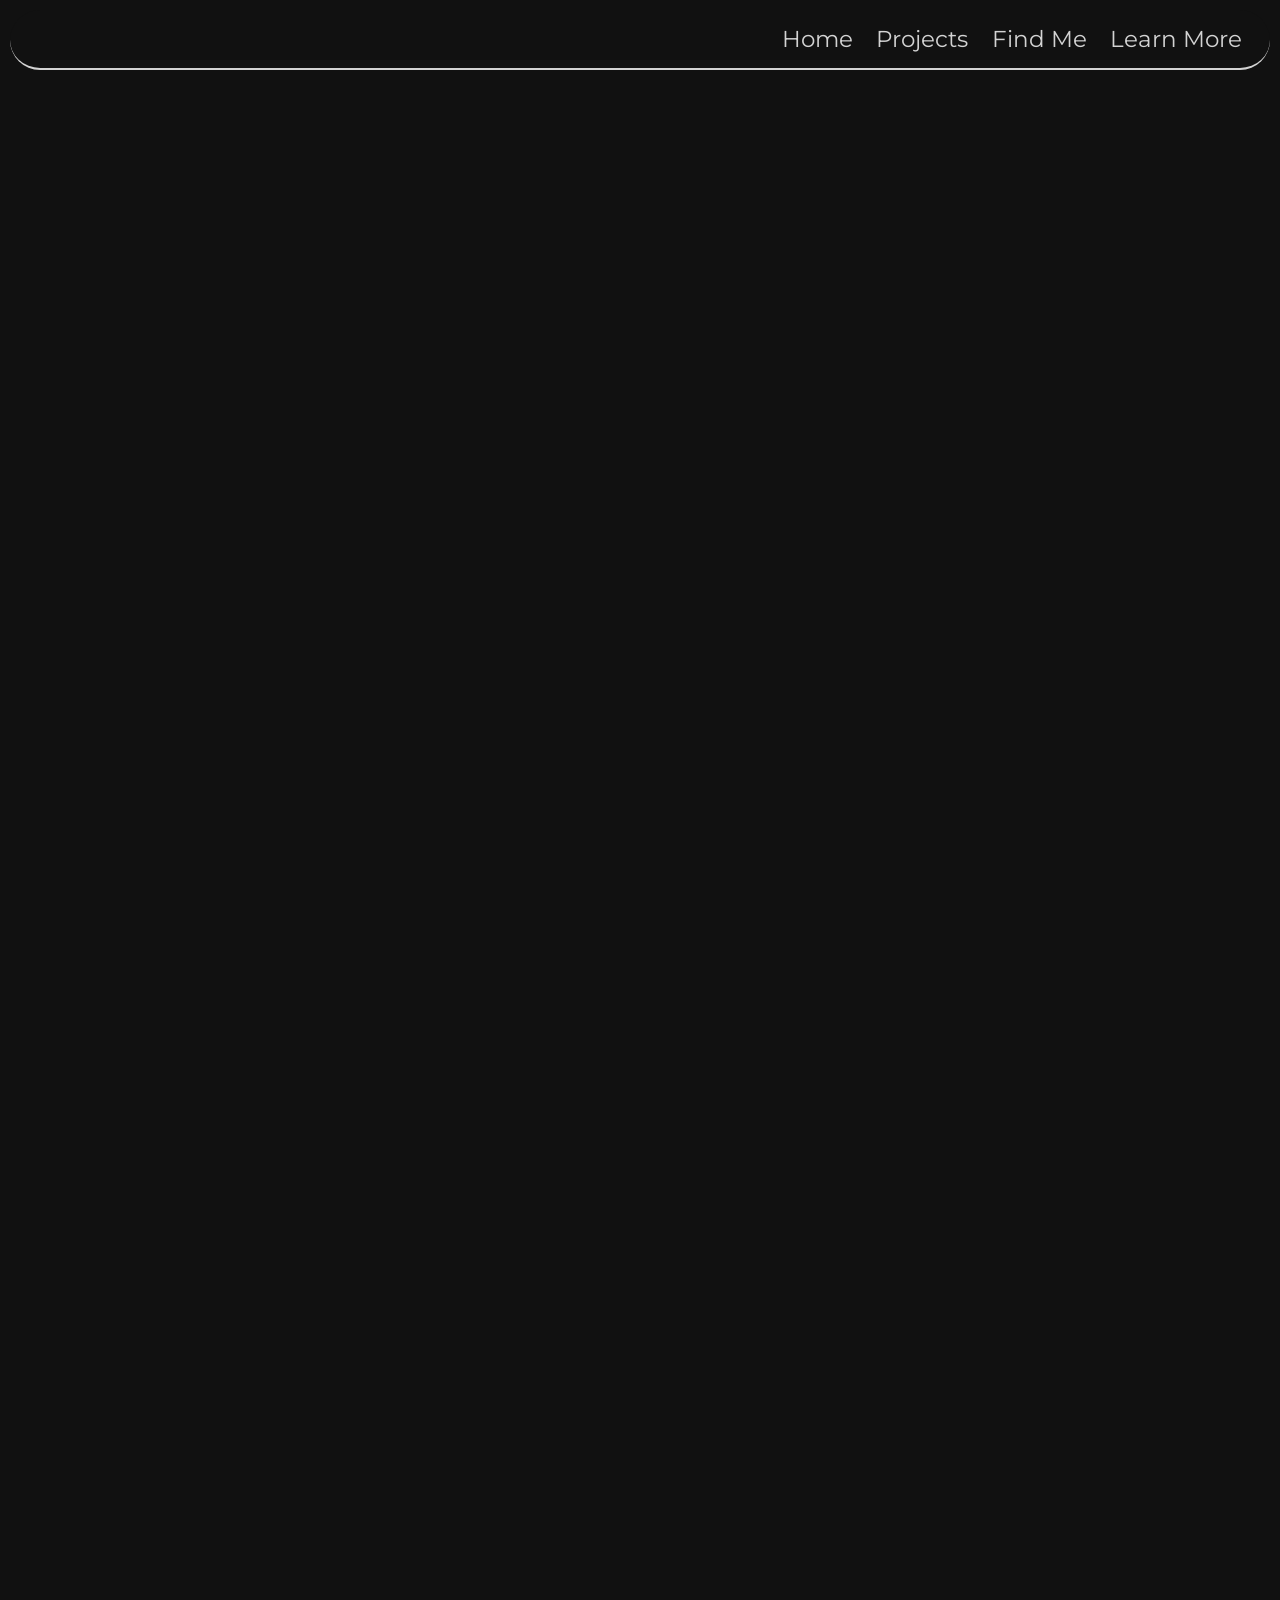
==== index.html @ fa29c4fd "initialize" ====
<!DOCTYPE html>
<html lang="en">
<head>
    <meta charset="UTF-8">
    <meta name="viewport" content="width=device-width, initial-scale=1.0">
    <link rel="stylesheet" href="style.css">
    <link rel="icon" href="favicon.ico" type="image/x-icon"><link rel="preconnect" href="https://fonts.googleapis.com">
    <link rel="preconnect" href="https://fonts.gstatic.com" crossorigin>
    <link href="https://fonts.googleapis.com/css2?family=Montserrat:ital,wght@0,100..900;1,100..900&family=Roboto:ital,wght@0,100..900;1,100..900&display=swap" rel="stylesheet">
    <title>Lhie Xhian | Home</title>
</head>
<body>
    <div class="floating-nav">
        <div class="nav-button"><span></span><span></span><span></span></div>
        <div class="nav-menu">
            <div class="nav-items"><a href="index.html" class="navlinks">Home</a></div>
            <div class="nav-items"><a href="project.html" class="navlinks">Projects</a></div>
            <div class="nav-items"><a href="contact.html" class="navlinks">Find Me</a></div>
            <div class="nav-items"><a href="about.html" class="navlinks">Learn More</a></div>
        </div>
    </div>
    <section class="sections"></section>
    <section class="sections"></section>
    <section class="sections"></section>
    <section class="sections"></section>
</body>
</html>
---- style.css ----
:root {
    --def: #111;
    --base: #ed0af6;
    --pop: #d3d3d3;
}

* {
    margin: 0;
    padding: 0;
    font-family: 'Montserrat', 'Roboto', 'Arial', sans-serif;
    font-size: 1.2rem;
    text-decoration: none;
}
html {
    scroll-behavior: smooth;
}
body {
    background-color: var(--def);
    color: #d3d3d3;
    position: relative;
    display: flex;
    flex-direction: column;
    width: 100%;
}
.floating-nav {
    position: fixed;
    top: 0;
    left: 0;
    right: 0;
    padding: 10px;
    background-color: #111;
    color: #333;
    border-bottom: 2px solid var(--pop);
    height: fit-content;
    display: flex;
    flex-direction: row;
    justify-content: flex-end;
}
@media only screen and (max-width: 640px) {
    .nav-button {
        display: flex;
        flex-direction: row;
        justify-content: space-evenly;
        align-items: center;
        width: 20px;
        padding: 5px;
        aspect-ratio: 1/1;
    }
    .nav-button span {
        background-color: var(--pop);
        width: 3px;
        height: 3px;
    }
    .nav-menu {
        display: none;
    }
}

@media only screen and (min-width: 1008px) {
    .floating-nav {
        top: 10px;
        left: 10px;
        right: 10px;
        border-radius: 50px;
    }
    .nav-button {
        display: none;
    }
    .nav-menu {
        display: flex;
        flex-direction: row;
        justify-content: space-evenly;
        width: 40%;
        color: var(--pop);
    }
    .nav-items {
        padding: 5px;
    }
    .navlinks {
        color: var(--pop);
    }

    .sections {
        width: 100%;
        height: 100vh; /* temp */

    }
}
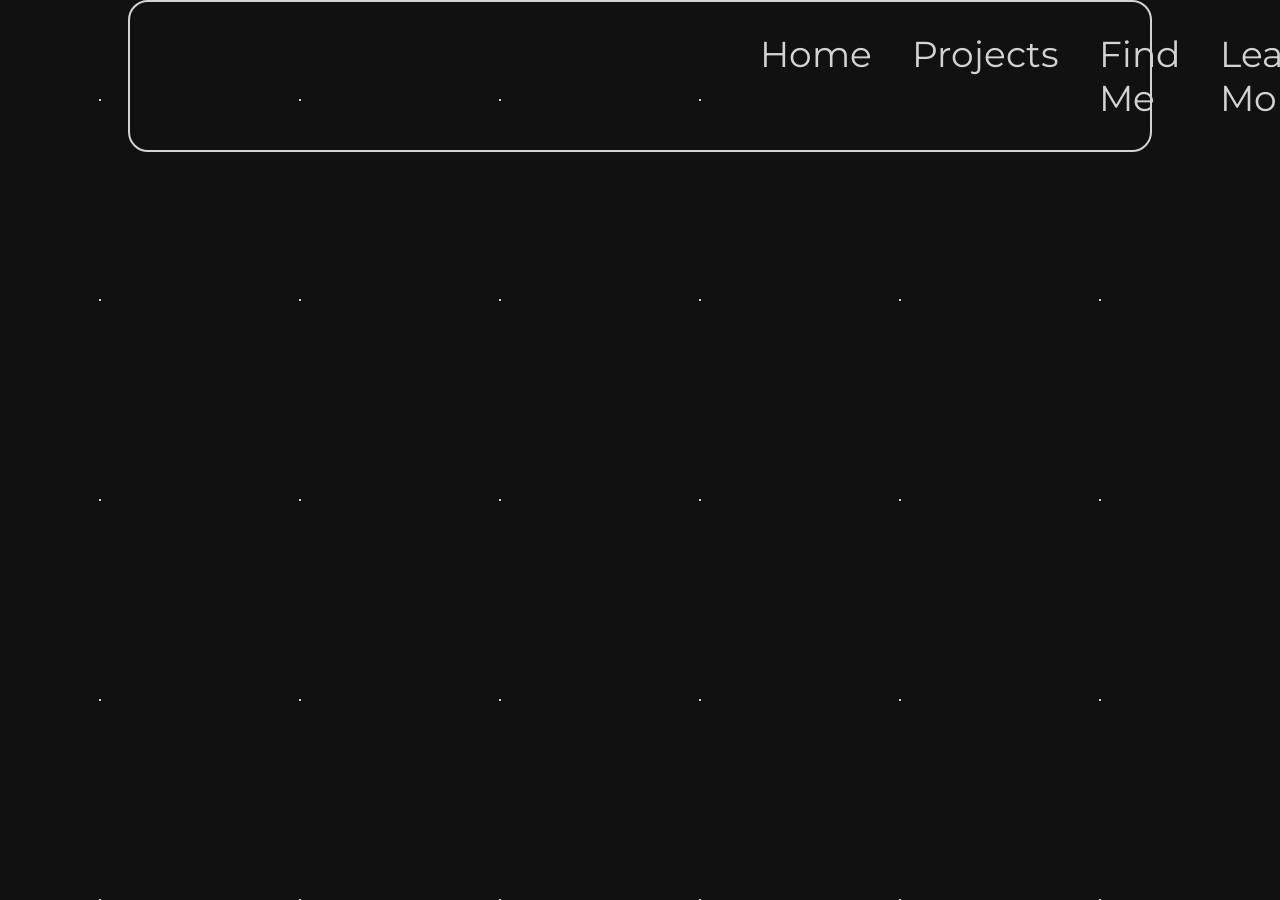
==== commit e0d1aade: "refactor navigation structure and styles for improved usability and responsiveness" ====
--- a/index.html
+++ b/index.html
@@ -11,12 +11,27 @@
 </head>
 <body>
     <div class="floating-nav">
-        <div class="nav-button"><span></span><span></span><span></span></div>
+        <input type="checkbox" name="menu" id="menu" checked=0>
+        <label for="menu" class="menu-label">
+            <span></span><span></span><span></span>
+        </label>
         <div class="nav-menu">
-            <div class="nav-items"><a href="index.html" class="navlinks">Home</a></div>
-            <div class="nav-items"><a href="project.html" class="navlinks">Projects</a></div>
-            <div class="nav-items"><a href="contact.html" class="navlinks">Find Me</a></div>
-            <div class="nav-items"><a href="about.html" class="navlinks">Learn More</a></div>
+            <div class="nav-items">
+                <span class="nav-icon"></span>
+                <a href="index.html" class="navlinks">Home</a>
+            </div>
+            <div class="nav-items">
+                <span class="nav-icon"></span>
+                <a href="project.html" class="navlinks">Projects</a>
+            </div>
+            <div class="nav-items">
+                <span class="nav-icon"></span>
+                <a href="contact.html" class="navlinks">Find Me</a>
+            </div>
+            <div class="nav-items">
+                <span class="nav-icon"></span>
+                <a href="about.html" class="navlinks">Learn More</a>
+            </div>
         </div>
     </div>
     <section class="sections"></section>
--- a/style.css
+++ b/style.css
@@ -8,7 +8,8 @@
     margin: 0;
     padding: 0;
     font-family: 'Montserrat', 'Roboto', 'Arial', sans-serif;
-    font-size: 1.2rem;
+    font-size: 1rem;
+    color: var(--pop);
     text-decoration: none;
 }
 html {
@@ -16,73 +17,124 @@
 }
 body {
     background-color: var(--def);
+    background: radial-gradient(circle, var(--pop), var(--pop) 1%, var(--def) 1%, var(--def));
+    background-size: 200px 200px;
     color: #d3d3d3;
     position: relative;
     display: flex;
     flex-direction: column;
+    align-items: center;
     width: 100%;
 }
 .floating-nav {
-    position: fixed;
+    width: 100%;
+    max-width: 100vw;
+    position: sticky;
     top: 0;
-    left: 0;
-    right: 0;
+    display: flex;
+    justify-content: flex-end;
+    padding: 0 10px;
+    box-sizing: border-box;
+}
+.menu-label {
+    width: 50px;
+    height: 50px;
+    padding: 15px;
+    display: flex;
+    flex-direction: column;
+    justify-content: space-between;
+    align-items: center;
+    box-sizing: border-box;
+    z-index: 10;
+}
+.menu-label span {
+    display: flex;
+    width: 20px;
+    height: 3px;
+    background-color: var(--pop);
+}
+.nav-menu {
+    display: none;
+    flex-direction: column;
+    position: absolute;
+    top: 10px;
+    right: 10px;
     padding: 10px;
-    background-color: #111;
-    color: #333;
-    border-bottom: 2px solid var(--pop);
-    height: fit-content;
+    background-color: var(--def);
+    border: 1px solid var(--pop);
+    border-radius: 10px;
+    transform: scaleY(0);
+    transition: .3s ease-in-out;
+}
+#menu {
+    display: none;
+}
+#menu:checked ~ .nav-menu{
+    transform: scaleY(1);
     display: flex;
-    flex-direction: row;
-    justify-content: flex-end;
+}
+#menu:checked ~ .menu-label span {
+    background-color: var(--def);
+}
+.nav-items {
+    padding: 10px;
+}
+.nav-icon {
+    display: none;
+    width: 50px;
+    height: 50px;
+    background-color: var(--pop);
 }
 @media only screen and (max-width: 640px) {
-    .nav-button {
-        display: flex;
-        flex-direction: row;
-        justify-content: space-evenly;
-        align-items: center;
-        width: 20px;
-        padding: 5px;
-        aspect-ratio: 1/1;
+    
+}
+/*tablet*/
+@media only screen and (min-width: 640px) {
+    #menu, .menu-label, .navlinks {
+        display: none;
     }
-    .nav-button span {
-        background-color: var(--pop);
-        width: 3px;
-        height: 3px;
+    .floating-nav {
+        padding: 10px;
     }
     .nav-menu {
-        display: none;
-    }
-}
-
-@media only screen and (min-width: 1008px) {
-    .floating-nav {
-        top: 10px;
-        left: 10px;
-        right: 10px;
-        border-radius: 50px;
-    }
-    .nav-button {
-        display: none;
-    }
-    .nav-menu {
+        position: relative;
+        top: 0;
+        right: 0;
         display: flex;
         flex-direction: row;
         justify-content: space-evenly;
         width: 40%;
-        color: var(--pop);
+        min-width: 300px;
+        border: none;
     }
     .nav-items {
-        padding: 5px;
+        width: fit-content;
+        padding: 20px;
+    }
+    .nav-icon {
+        display: flex;
+    }
+}
+/*laptop*/
+@media only screen and (min-width: 1008px) {
+    * {
+        font-size: 1.5rem;
+    }
+    .nav-icon {
+        display: none;
     }
     .navlinks {
-        color: var(--pop);
+        display: flex;
     }
-
-    .sections {
-        width: 100%;
-        height: 100vh; /* temp */
-
+    .nav-menu {
+        padding: 0;
+        width: 40%;
+        justify-content: space-between;
+    }
+    .floating-nav {
+        border: 2px solid var(--pop);
+        border-radius: 20px;
+        width: 80%;
+        min-width: 800px;
     }
 }
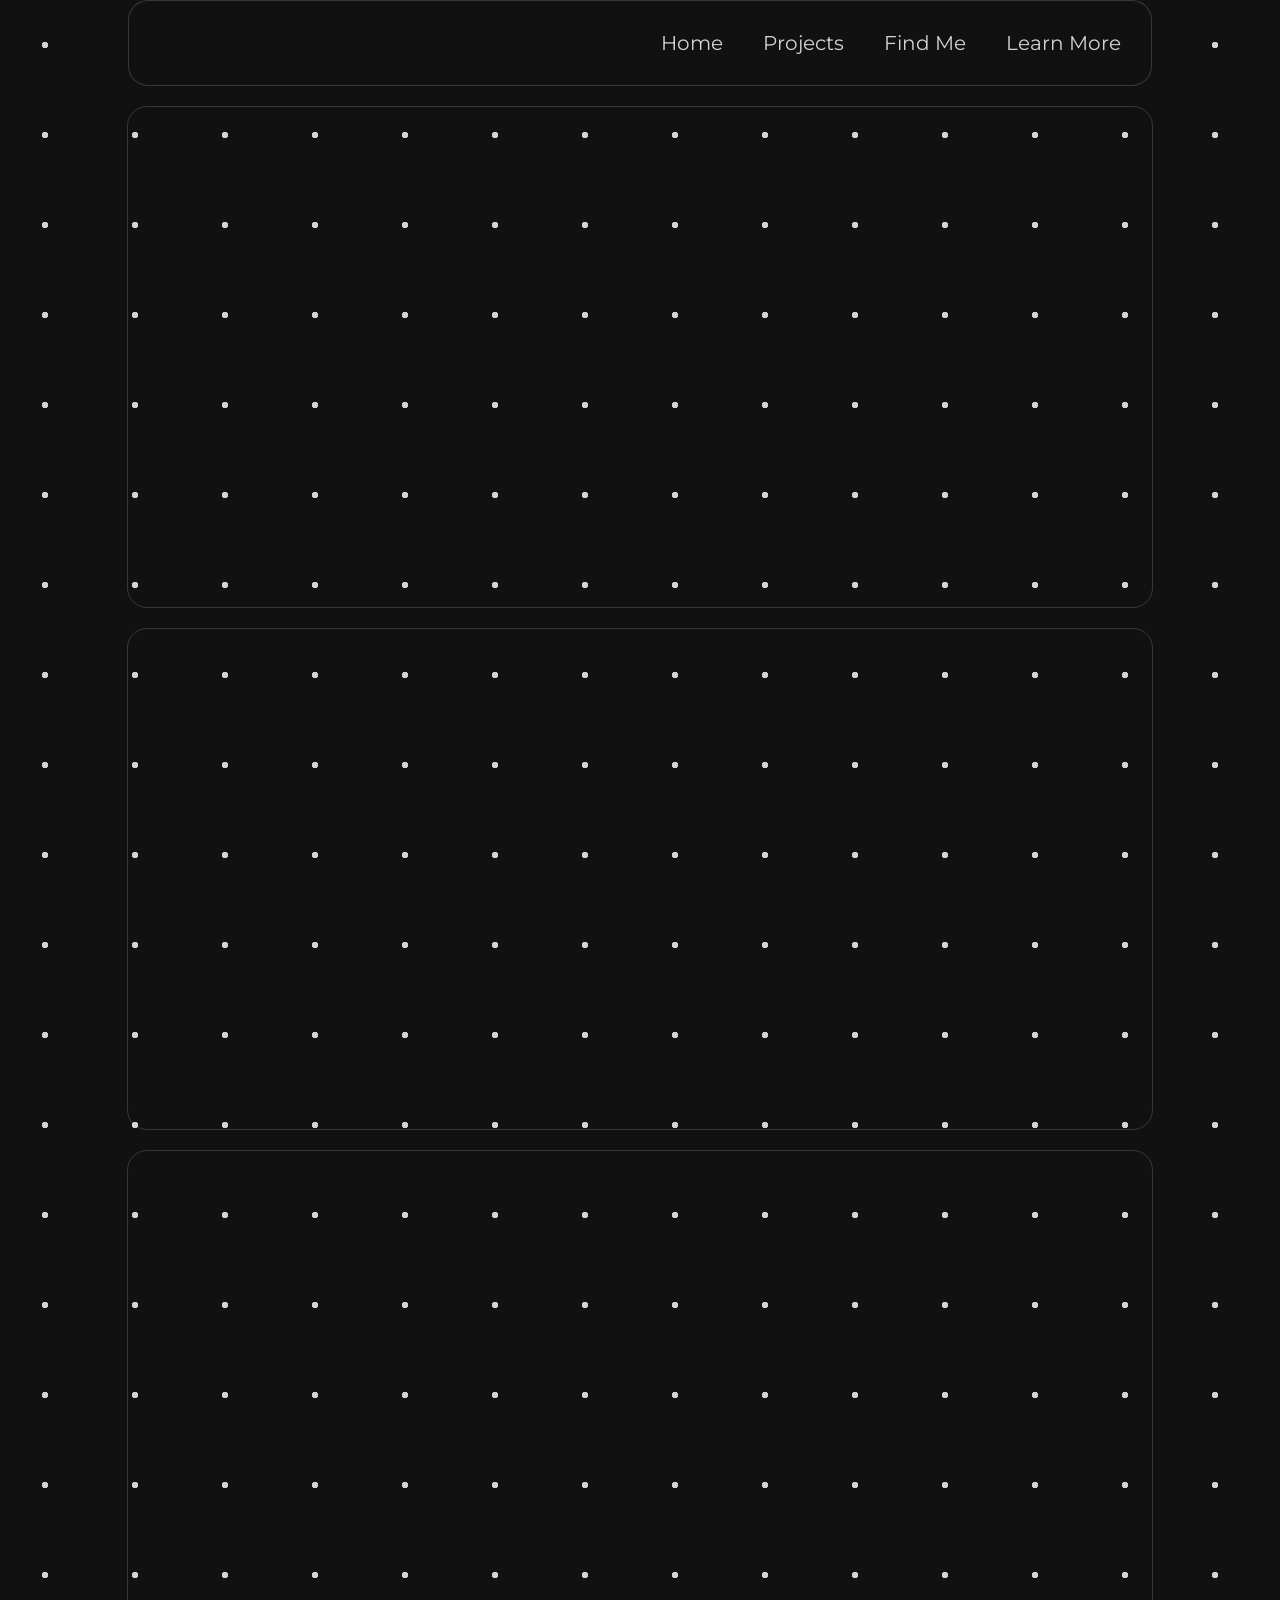
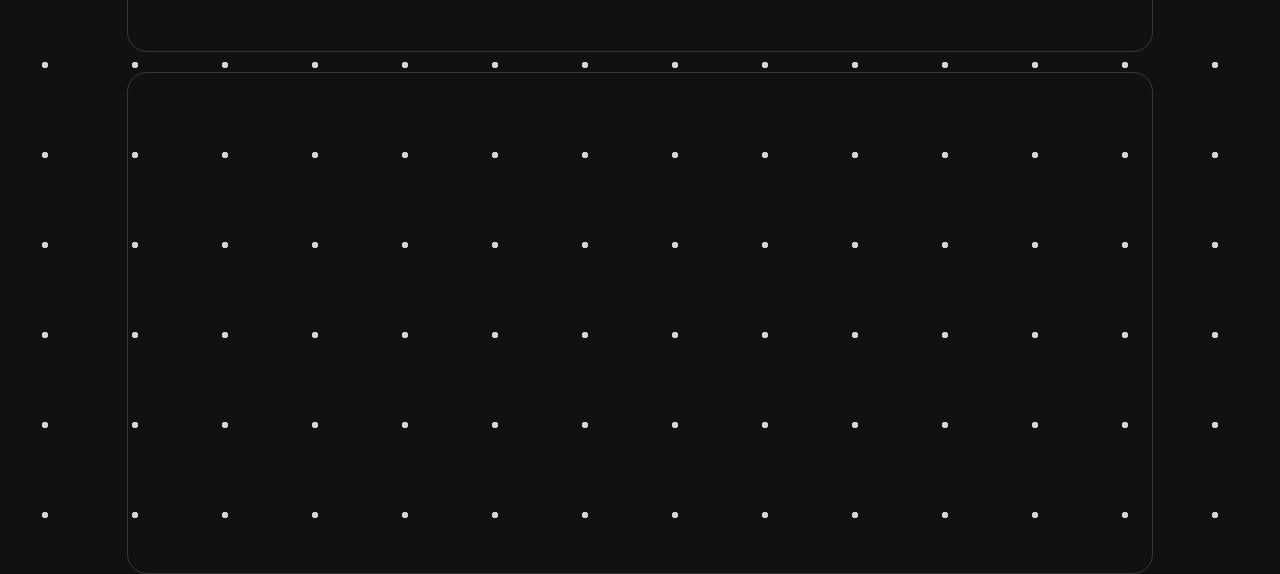
==== commit 3c9f2528: "refactor navigation items for improved styling and responsiveness" ====
--- a/index.html
+++ b/index.html
@@ -16,19 +16,19 @@
             <span></span><span></span><span></span>
         </label>
         <div class="nav-menu">
-            <div class="nav-items">
+            <div class="nav-items btn btn">
                 <span class="nav-icon"></span>
                 <a href="index.html" class="navlinks">Home</a>
             </div>
-            <div class="nav-items">
+            <div class="nav-items btn">
                 <span class="nav-icon"></span>
                 <a href="project.html" class="navlinks">Projects</a>
             </div>
-            <div class="nav-items">
+            <div class="nav-items btn">
                 <span class="nav-icon"></span>
                 <a href="contact.html" class="navlinks">Find Me</a>
             </div>
-            <div class="nav-items">
+            <div class="nav-items btn">
                 <span class="nav-icon"></span>
                 <a href="about.html" class="navlinks">Learn More</a>
             </div>
--- a/style.css
+++ b/style.css
@@ -2,6 +2,7 @@
     --def: #111;
     --base: #ed0af6;
     --pop: #d3d3d3;
+    --pop-transparent: #d3d3d333;
 }
 
 * {
@@ -17,12 +18,12 @@
 }
 body {
     background-color: var(--def);
-    background: radial-gradient(circle, var(--pop), var(--pop) 1%, var(--def) 1%, var(--def));
-    background-size: 200px 200px;
-    color: #d3d3d3;
+    background: radial-gradient(circle, var(--pop), var(--pop) 5%, var(--def) 5%, var(--def));
+    background-size: min(10vw, 10vh) min(10vw, 10vh);    color: #d3d3d3;
     position: relative;
     display: flex;
     flex-direction: column;
+    gap: 20px;
     align-items: center;
     width: 100%;
 }
@@ -35,6 +36,7 @@
     justify-content: flex-end;
     padding: 0 10px;
     box-sizing: border-box;
+    background-color: var(--def);
 }
 .menu-label {
     width: 50px;
@@ -61,7 +63,7 @@
     right: 10px;
     padding: 10px;
     background-color: var(--def);
-    border: 1px solid var(--pop);
+    border: 1px solid var(--pop-transparent);
     border-radius: 10px;
     transform: scaleY(0);
     transition: .3s ease-in-out;
@@ -79,11 +81,25 @@
 .nav-items {
     padding: 10px;
 }
+.btn {
+    transition: .4s cubic-bezier(0.075, 0.82, 0.165, 1);
+    border-radius: 10px;
+}
+.btn:hover {
+    background-color: var(--pop-transparent);
+}
 .nav-icon {
     display: none;
     width: 50px;
     height: 50px;
     background-color: var(--pop);
+}
+.sections {
+    width: 80%;
+    min-width: 600px;
+    height: 500px;
+    border: 1px solid var(--pop-transparent);
+    border-radius: 20px;
 }
 @media only screen and (max-width: 640px) {
     
@@ -103,7 +119,7 @@
         display: flex;
         flex-direction: row;
         justify-content: space-evenly;
-        width: 40%;
+        width: fit-content;
         min-width: 300px;
         border: none;
     }
@@ -118,7 +134,7 @@
 /*laptop*/
 @media only screen and (min-width: 1008px) {
     * {
-        font-size: 1.5rem;
+        font-size: 20px;
     }
     .nav-icon {
         display: none;
@@ -128,11 +144,10 @@
     }
     .nav-menu {
         padding: 0;
-        width: 40%;
         justify-content: space-between;
     }
     .floating-nav {
-        border: 2px solid var(--pop);
+        border: 1px solid var(--pop-transparent);
         border-radius: 20px;
         width: 80%;
         min-width: 800px;
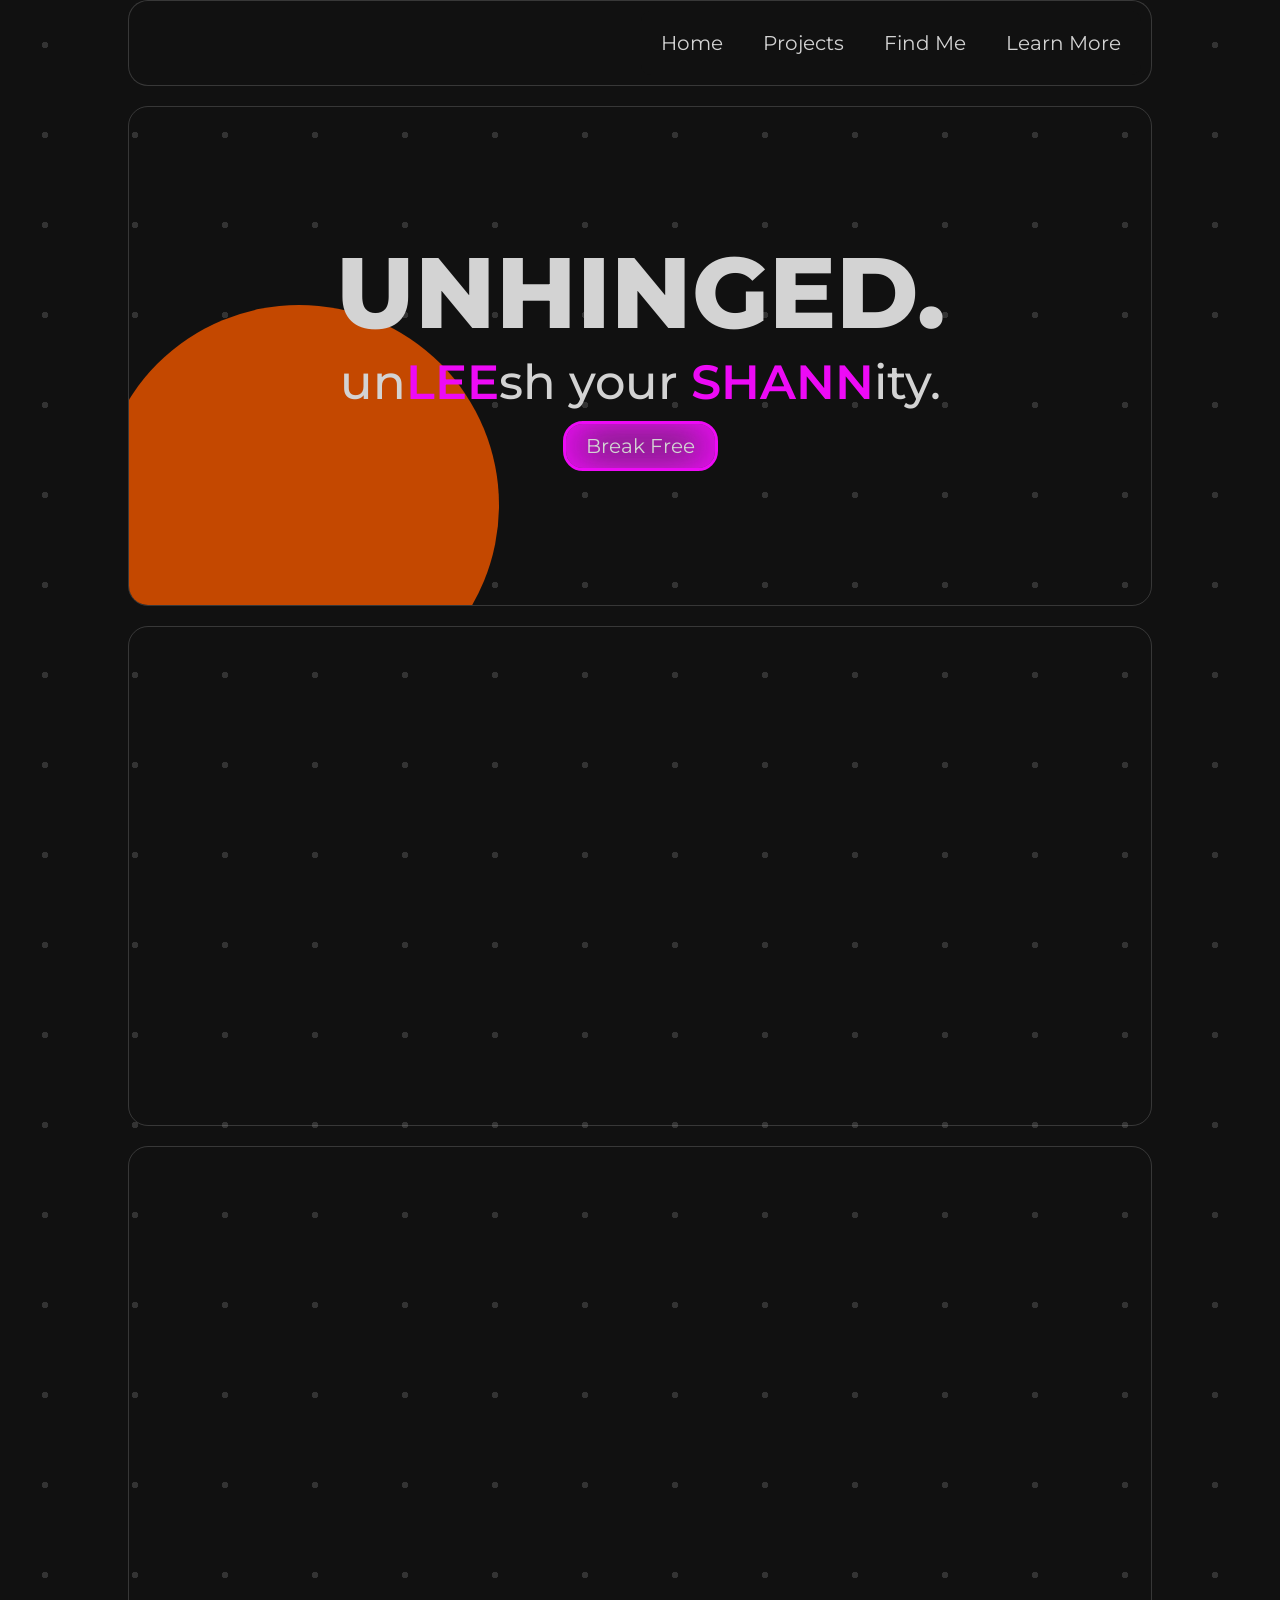
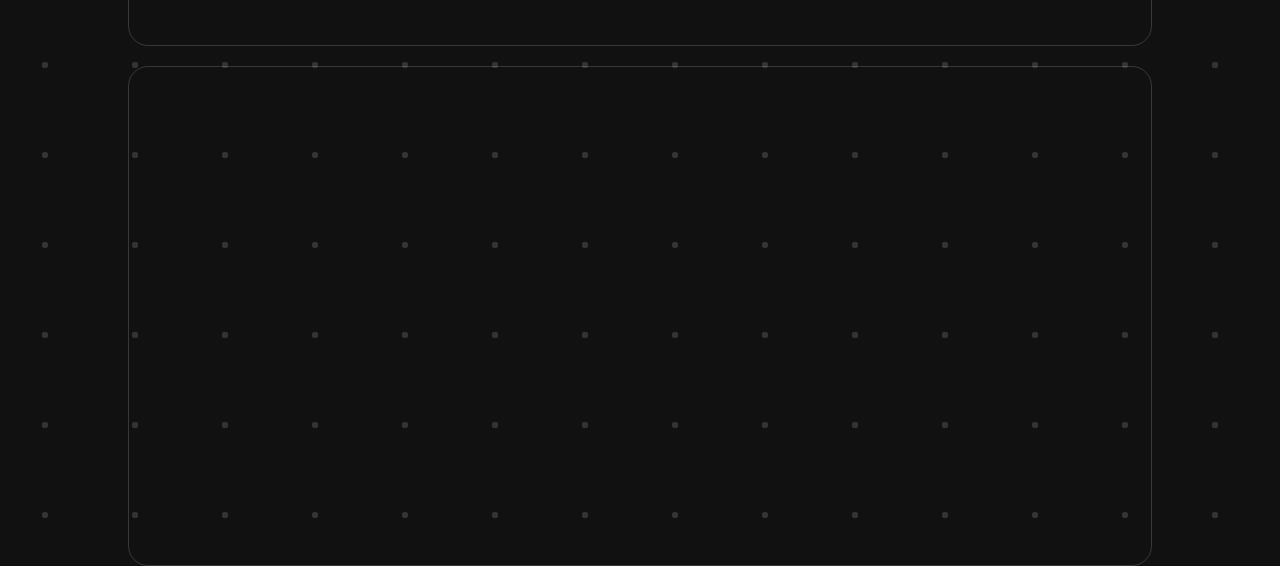
==== commit f8949e11: "enhance home section with new content and improved styles for better visual appeal" ====
--- a/index.html
+++ b/index.html
@@ -34,7 +34,13 @@
             </div>
         </div>
     </div>
-    <section class="sections"></section>
+    <section class="sections" id="home1">
+        <h1>UNHINGED.</h1>
+        <h2>un<span>LEE</span>sh your <span>SHANN</span>ity.</h2>
+        <div class="headerbtn btn">
+            <a href="contact.html">Break Free</a>
+        </div>
+    </section>
     <section class="sections"></section>
     <section class="sections"></section>
     <section class="sections"></section>
--- a/style.css
+++ b/style.css
@@ -1,8 +1,11 @@
 :root {
     --def: #111;
+    --dark: #fff;
     --base: #ed0af6;
+    --opp-base: #c44800;
     --pop: #d3d3d3;
     --pop-transparent: #d3d3d333;
+    --accent: #333;
 }
 
 * {
@@ -12,13 +15,14 @@
     font-size: 1rem;
     color: var(--pop);
     text-decoration: none;
+    transition: .4s cubic-bezier(0.075, 0.82, 0.165, 1);
 }
 html {
     scroll-behavior: smooth;
 }
 body {
     background-color: var(--def);
-    background: radial-gradient(circle, var(--pop), var(--pop) 5%, var(--def) 5%, var(--def));
+    background: radial-gradient(circle, var(--accent), var(--accent) 5%, var(--def) 5%, var(--def));
     background-size: min(10vw, 10vh) min(10vw, 10vh);    color: #d3d3d3;
     position: relative;
     display: flex;
@@ -82,7 +86,6 @@
     padding: 10px;
 }
 .btn {
-    transition: .4s cubic-bezier(0.075, 0.82, 0.165, 1);
     border-radius: 10px;
 }
 .btn:hover {
@@ -96,11 +99,64 @@
 }
 .sections {
     width: 80%;
-    min-width: 600px;
+    min-width: 300px;
     height: 500px;
     border: 1px solid var(--pop-transparent);
+    border-radius: 10px;
+    box-sizing: border-box;
+}
+
+
+#home1 {
+    display: flex;
+    align-items: flex-start;
+    justify-content: flex-start;
+    flex-direction: column;
+    flex-wrap: wrap;
+    padding: 10px;
+    position: relative;
+    overflow: hidden;
+}
+#home1 h1 {
+    font-size: 2.5em;
+    font-weight: 800;
+}
+#home1 h2 {
+    font-size: 1.2em;
+    font-weight: 500;
+}
+#home1 h2 span {
+    font-weight: 600;
+    font-size: 1em;
+    color: var(--base);
+}
+.headerbtn {
+    margin: 10px;
+    padding: 10px 20px;
+    background-color: var(--pop-transparent);
     border-radius: 20px;
-}
+    border: 3px solid var(--base);
+    color: var(--base);
+    box-shadow: inset 0px 0px 40px 10px var(--base), inset 0px 0px 20px 10px var(--accent), inset 0px 0px 10px 0px var(--pop);
+}
+#home1 h1::before {
+    content: "";
+    position: absolute;
+    bottom: -100px;
+    left: -30px;
+    width: 400px;
+    height: 400px;
+    border-radius: 100%;
+    background-color: var(--opp-base);
+    z-index: -1;
+}
+.headerbtn:hover {
+    border: 3px solid var(--dark);
+    color: var(--dark);
+    font-weight: 600;
+    transform: scale(1.1);
+}
+
 @media only screen and (max-width: 640px) {
     
 }
@@ -130,6 +186,14 @@
     .nav-icon {
         display: flex;
     }
+    .sections {
+        border-radius: 20px;
+    }
+    #home1 {
+        font-size: 1.5rem;
+        justify-content: center;
+        align-items: center;
+    }
 }
 /*laptop*/
 @media only screen and (min-width: 1008px) {
@@ -143,6 +207,7 @@
         display: flex;
     }
     .nav-menu {
+        display: flex;
         padding: 0;
         justify-content: space-between;
     }
@@ -152,4 +217,10 @@
         width: 80%;
         min-width: 800px;
     }
-}
+    #home1 {
+        font-size: 2rem;
+        justify-content: center;
+        align-items: center;
+    }
+    
+}
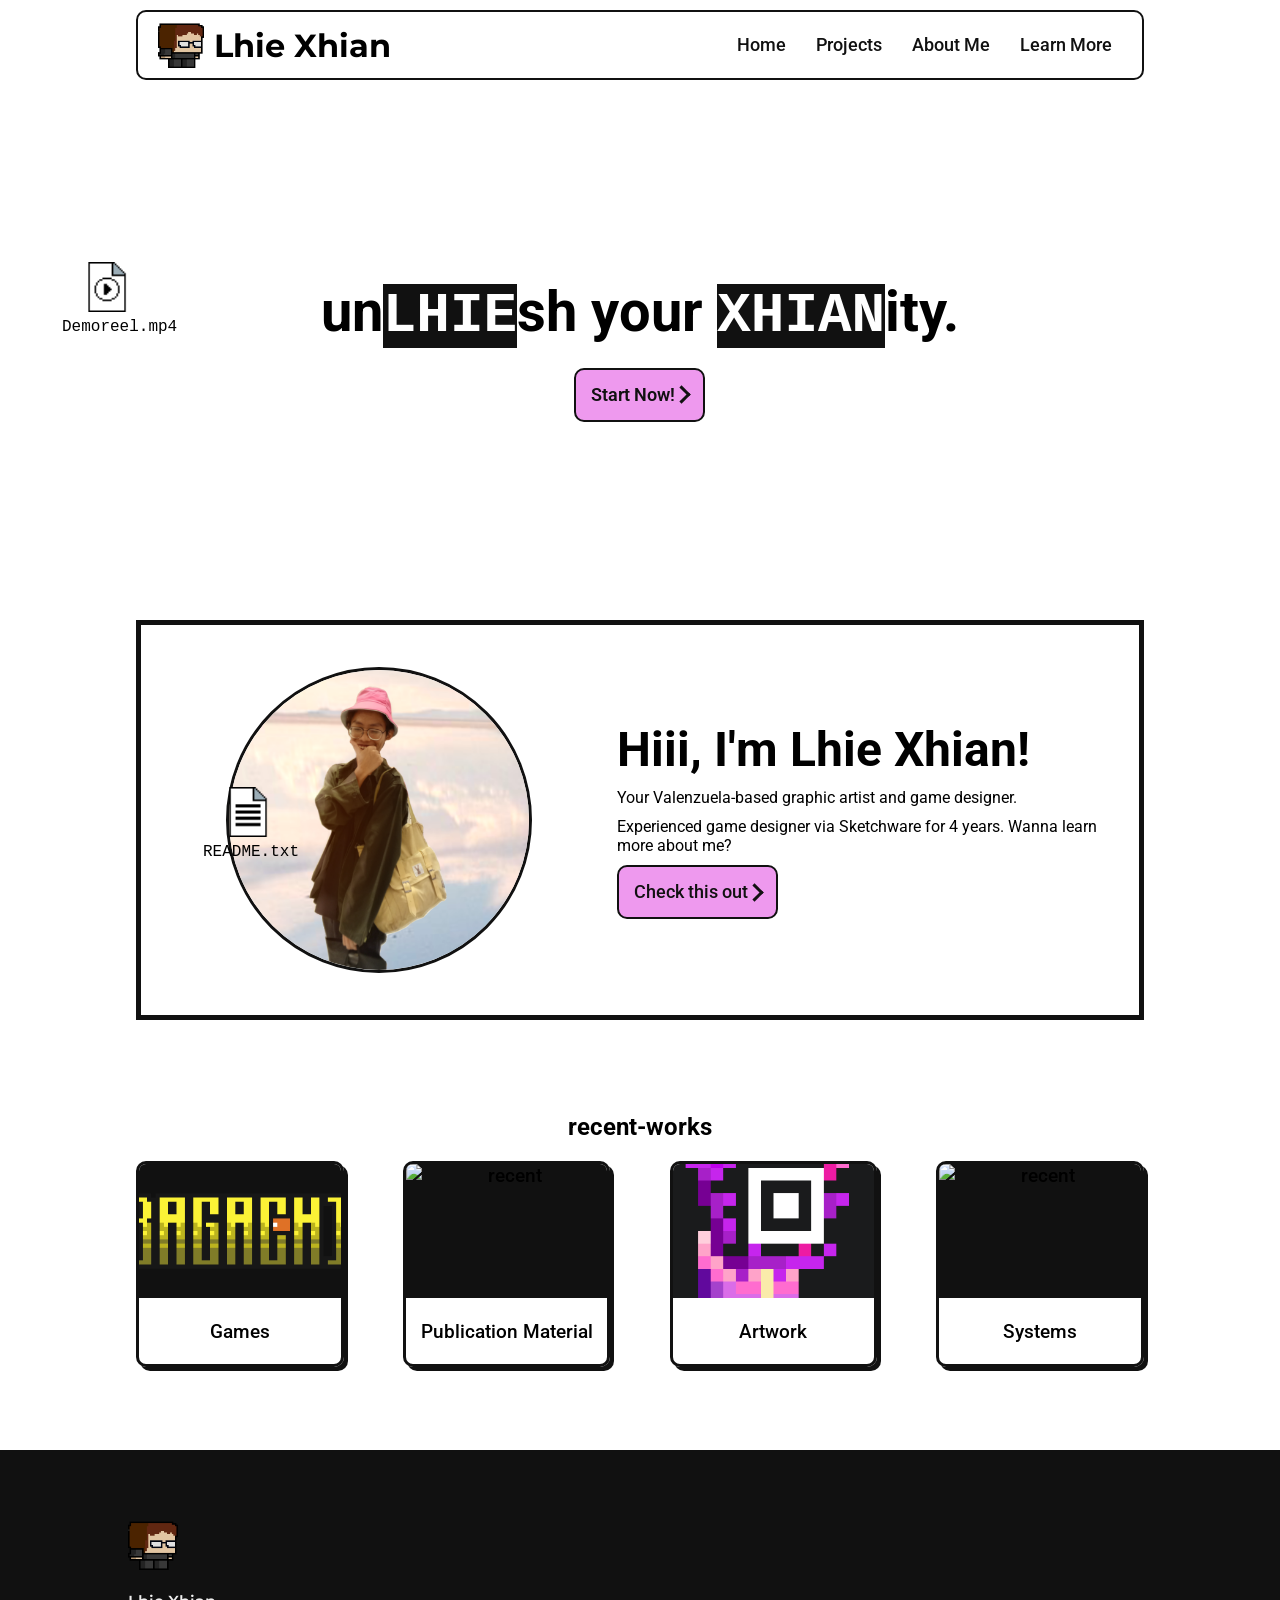
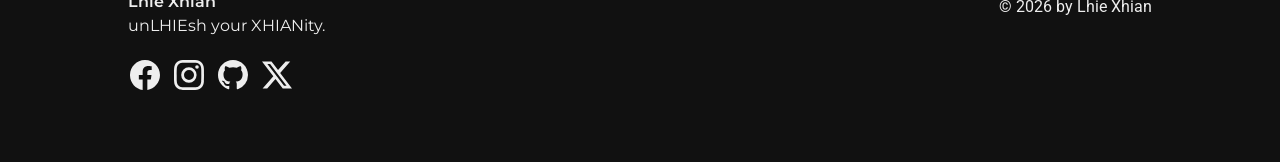
==== commit 0d8a2cc3: "WEBSITE REVAMP" ====
--- a/index.html
+++ b/index.html
@@ -4,45 +4,155 @@
     <meta charset="UTF-8">
     <meta name="viewport" content="width=device-width, initial-scale=1.0">
     <link rel="stylesheet" href="style.css">
-    <link rel="icon" href="favicon.ico" type="image/x-icon"><link rel="preconnect" href="https://fonts.googleapis.com">
+    <link rel="icon" href="images/logo.png" type="image/png"><link rel="preconnect" href="https://fonts.googleapis.com">
+    <link rel="stylesheet" href="https://cdn.jsdelivr.net/npm/bootstrap-icons@1.13.1/font/bootstrap-icons.min.css">
     <link rel="preconnect" href="https://fonts.gstatic.com" crossorigin>
     <link href="https://fonts.googleapis.com/css2?family=Montserrat:ital,wght@0,100..900;1,100..900&family=Roboto:ital,wght@0,100..900;1,100..900&display=swap" rel="stylesheet">
     <title>Lhie Xhian | Home</title>
 </head>
 <body>
-    <div class="floating-nav">
-        <input type="checkbox" name="menu" id="menu" checked=0>
-        <label for="menu" class="menu-label">
-            <span></span><span></span><span></span>
-        </label>
-        <div class="nav-menu">
-            <div class="nav-items btn btn">
-                <span class="nav-icon"></span>
-                <a href="index.html" class="navlinks">Home</a>
+    <header>
+        <div class="nav">
+            <div class="logo-box">
+                <img src="images/logo.png" alt="logo" class="logo">
+                <h1 class="logo-text">Lhie Xhian</h1>
             </div>
-            <div class="nav-items btn">
-                <span class="nav-icon"></span>
-                <a href="project.html" class="navlinks">Projects</a>
-            </div>
-            <div class="nav-items btn">
-                <span class="nav-icon"></span>
-                <a href="contact.html" class="navlinks">Find Me</a>
-            </div>
-            <div class="nav-items btn">
-                <span class="nav-icon"></span>
-                <a href="about.html" class="navlinks">Learn More</a>
+            <div class="menu-box">    
+                <div class="menu">
+                    <div class="menubtn btn"><a href="index.html">Home</a></div>
+                    <div class="menubtn btn"><a href="works.html">Projects</a></div>
+                    <div class="menubtn btn"><a href="about.html">About Me</a></div>
+                    <div class="menubtn btn"><a href="contact.html">Learn More</a></div>
+                </div>
+                <div class="menu-icon">
+                    <div class="icon-lines"></div>
+                    <div class="icon-lines"></div>
+                    <div class="icon-lines"></div>
+                </div>
             </div>
         </div>
-    </div>
-    <section class="sections" id="home1">
-        <h1>UNHINGED.</h1>
-        <h2>un<span>LEE</span>sh your <span>SHANN</span>ity.</h2>
-        <div class="headerbtn btn">
-            <a href="contact.html">Break Free</a>
+    </header>
+    <main>
+        <section class="hero-banner">
+            <div class="cta">
+                <h1 class="cta-text">
+                    un<span>LHIE</span>sh your <span>XHIAN</span>ity.
+                </h1>
+                <div class="herobtn btn">
+                    <a href="contact.html">Start Now!</a>
+                    <div class="direct"></div>
+                </div>
+            </div>
+            <div class="container-drag">
+                <textarea tabindex="-1"></textarea>
+                <div class="mask"></div>
+                <div class="file vid">
+                    <input type="checkbox" name="file" id="demoreel-file">
+                    <label for="file" >Demoreel.mp4</label>
+                    <div class="filetab">
+                        <video src="images/demoreel.mp4" class="demoreel" controls></video>
+                    </div>
+                </div>
+            </div>
+        </section>
+        <section class="about-me">
+            <div class="aboutme-grid">
+                <div class="aboutme-imgbox">
+                    <img src="images/me.png" alt="this-is-me" class="aboutme-img">
+                </div>
+                <div class="aboutme-contentbox">
+                    <h1 class="aboutme-title">Hiii, I'm Lhie Xhian!</h1>
+                    <p class="aboutme-description">Your Valenzuela-based graphic artist and game designer.</p>
+                    <p class="aboutme-description">Experienced game designer via Sketchware for 4 years. Wanna learn more about me?</p>
+                    <div class="aboutme-btn btn">
+                        <a href="about.html">Check this out</a>
+                        <div class="direct"></div>
+                    </div>
+                </div>
+            </div>
+            <div class="container-drag">
+                <textarea tabindex="-1"></textarea>
+                <div class="mask"></div>
+                <div class="file txt">
+                    <input type="checkbox" name="file" id="readme-file">
+                    <label for="file" >README.txt</label>
+                    <div class="filetab">
+                        <div class="notepad">
+                            <h1>README</h1>
+                            <div class="note-item">
+                                <h2 class="note-text">10+</h2>
+                                <p class="note-desc">years of experience</p>
+                            </div>
+                            <div class="note-item">
+                                <h2 class="note-text">7+</h2>
+                                <p class="note-desc">years in UI/UX web design</p>
+                            </div>
+                            <div class="note-item">
+                                <h2 class="note-text">3</h2>
+                                <p class="note-desc">years in game development</p>
+                            </div>
+                            <div class="note-item">
+                                <h2 class="note-text">1</h2>
+                                <p class="note-desc">supportive lover</p>
+                            </div>
+                        </div>
+                    </div>
+                </div>
+            </div>
+        </section>
+        <section class="recent">
+            <h1 class="section-title">recent-works</h1>
+            <div class="recent-grid">
+                <div class="recent-card">
+                    <img src="images/recent01.png" alt="recent" class="recent-card-thumbnail">
+                    <div class="recent-card-label">
+                        <p class="recent-card-labeltext">Games</p>
+                    </div>
+                </div>
+                <div class="recent-card">
+                    <img src="images/recent02.png" alt="recent" class="recent-card-thumbnail">
+                    <div class="recent-card-label">
+                        <p class="recent-card-labeltext">Publication Material</p>
+                    </div>
+                </div>
+                <div class="recent-card">
+                    <img src="images/recent03.png" alt="recent" class="recent-card-thumbnail">
+                    <div class="recent-card-label">
+                        <p class="recent-card-labeltext">Artwork</p>
+                    </div>
+                </div>
+                <div class="recent-card">
+                    <img src="images/recent04.png" alt="recent" class="recent-card-thumbnail">
+                    <div class="recent-card-label">
+                        <p class="recent-card-labeltext">Systems</p>
+                    </div>
+                </div> 
+            </div>
+        </section>
+    </main>
+    <footer>
+        <div class="footer-box">
+            <img src="images/logo.png" alt="logo" class="logo">
+            <p class="logo-text">Lhie Xhian</p>
+            <p class="logo-text">unLHIEsh your XHIANity.</p>
+            <div class="icon-box">
+                    <svg xmlns="http://www.w3.org/2000/svg" fill="currentColor" class="bi bi-facebook" viewBox="0 0 16 16">
+                        <path d="M16 8.049c0-4.446-3.582-8.05-8-8.05C3.58 0-.002 3.603-.002 8.05c0 4.017 2.926 7.347 6.75 7.951v-5.625h-2.03V8.05H6.75V6.275c0-2.017 1.195-3.131 3.022-3.131.876 0 1.791.157 1.791.157v1.98h-1.009c-.993 0-1.303.621-1.303 1.258v1.51h2.218l-.354 2.326H9.25V16c3.824-.604 6.75-3.934 6.75-7.951"/>
+                    </svg>
+                    <svg xmlns="http://www.w3.org/2000/svg" fill="currentColor" class="bi bi-instagram" viewBox="0 0 16 16">
+                        <path d="M8 0C5.829 0 5.556.01 4.703.048 3.85.088 3.269.222 2.76.42a3.9 3.9 0 0 0-1.417.923A3.9 3.9 0 0 0 .42 2.76C.222 3.268.087 3.85.048 4.7.01 5.555 0 5.827 0 8.001c0 2.172.01 2.444.048 3.297.04.852.174 1.433.372 1.942.205.526.478.972.923 1.417.444.445.89.719 1.416.923.51.198 1.09.333 1.942.372C5.555 15.99 5.827 16 8 16s2.444-.01 3.298-.048c.851-.04 1.434-.174 1.943-.372a3.9 3.9 0 0 0 1.416-.923c.445-.445.718-.891.923-1.417.197-.509.332-1.09.372-1.942C15.99 10.445 16 10.173 16 8s-.01-2.445-.048-3.299c-.04-.851-.175-1.433-.372-1.941a3.9 3.9 0 0 0-.923-1.417A3.9 3.9 0 0 0 13.24.42c-.51-.198-1.092-.333-1.943-.372C10.443.01 10.172 0 7.998 0zm-.717 1.442h.718c2.136 0 2.389.007 3.232.046.78.035 1.204.166 1.486.275.373.145.64.319.92.599s.453.546.598.92c.11.281.24.705.275 1.485.039.843.047 1.096.047 3.231s-.008 2.389-.047 3.232c-.035.78-.166 1.203-.275 1.485a2.5 2.5 0 0 1-.599.919c-.28.28-.546.453-.92.598-.28.11-.704.24-1.485.276-.843.038-1.096.047-3.232.047s-2.39-.009-3.233-.047c-.78-.036-1.203-.166-1.485-.276a2.5 2.5 0 0 1-.92-.598 2.5 2.5 0 0 1-.6-.92c-.109-.281-.24-.705-.275-1.485-.038-.843-.046-1.096-.046-3.233s.008-2.388.046-3.231c.036-.78.166-1.204.276-1.486.145-.373.319-.64.599-.92s.546-.453.92-.598c.282-.11.705-.24 1.485-.276.738-.034 1.024-.044 2.515-.045zm4.988 1.328a.96.96 0 1 0 0 1.92.96.96 0 0 0 0-1.92m-4.27 1.122a4.109 4.109 0 1 0 0 8.217 4.109 4.109 0 0 0 0-8.217m0 1.441a2.667 2.667 0 1 1 0 5.334 2.667 2.667 0 0 1 0-5.334"/>
+                    </svg>
+                    <svg xmlns="http://www.w3.org/2000/svg" width="16" height="16" fill="currentColor" class="bi bi-github" viewBox="0 0 16 16">
+                        <path d="M8 0C3.58 0 0 3.58 0 8c0 3.54 2.29 6.53 5.47 7.59.4.07.55-.17.55-.38 0-.19-.01-.82-.01-1.49-2.01.37-2.53-.49-2.69-.94-.09-.23-.48-.94-.82-1.13-.28-.15-.68-.52-.01-.53.63-.01 1.08.58 1.23.82.72 1.21 1.87.87 2.33.66.07-.52.28-.87.51-1.07-1.78-.2-3.64-.89-3.64-3.95 0-.87.31-1.59.82-2.15-.08-.2-.36-1.02.08-2.12 0 0 .67-.21 2.2.82.64-.18 1.32-.27 2-.27s1.36.09 2 .27c1.53-1.04 2.2-.82 2.2-.82.44 1.1.16 1.92.08 2.12.51.56.82 1.27.82 2.15 0 3.07-1.87 3.75-3.65 3.95.29.25.54.73.54 1.48 0 1.07-.01 1.93-.01 2.2 0 .21.15.46.55.38A8.01 8.01 0 0 0 16 8c0-4.42-3.58-8-8-8"/>
+                    </svg>
+                    <svg xmlns="http://www.w3.org/2000/svg" fill="currentColor" class="bi bi-twitter-x" viewBox="0 0 16 16">
+                        <path d="M12.6.75h2.454l-5.36 6.142L16 15.25h-4.937l-3.867-5.07-4.425 5.07H.316l5.733-6.57L0 .75h5.063l3.495 4.633L12.601.75Zm-.86 13.028h1.36L4.323 2.145H2.865z"/>
+                    </svg>
+            </div>
         </div>
-    </section>
-    <section class="sections"></section>
-    <section class="sections"></section>
-    <section class="sections"></section>
+        <div class="copyright">
+            <p>&copy; 2026 by Lhie Xhian</p>
+        </div>
+    </footer>
 </body>
 </html>
